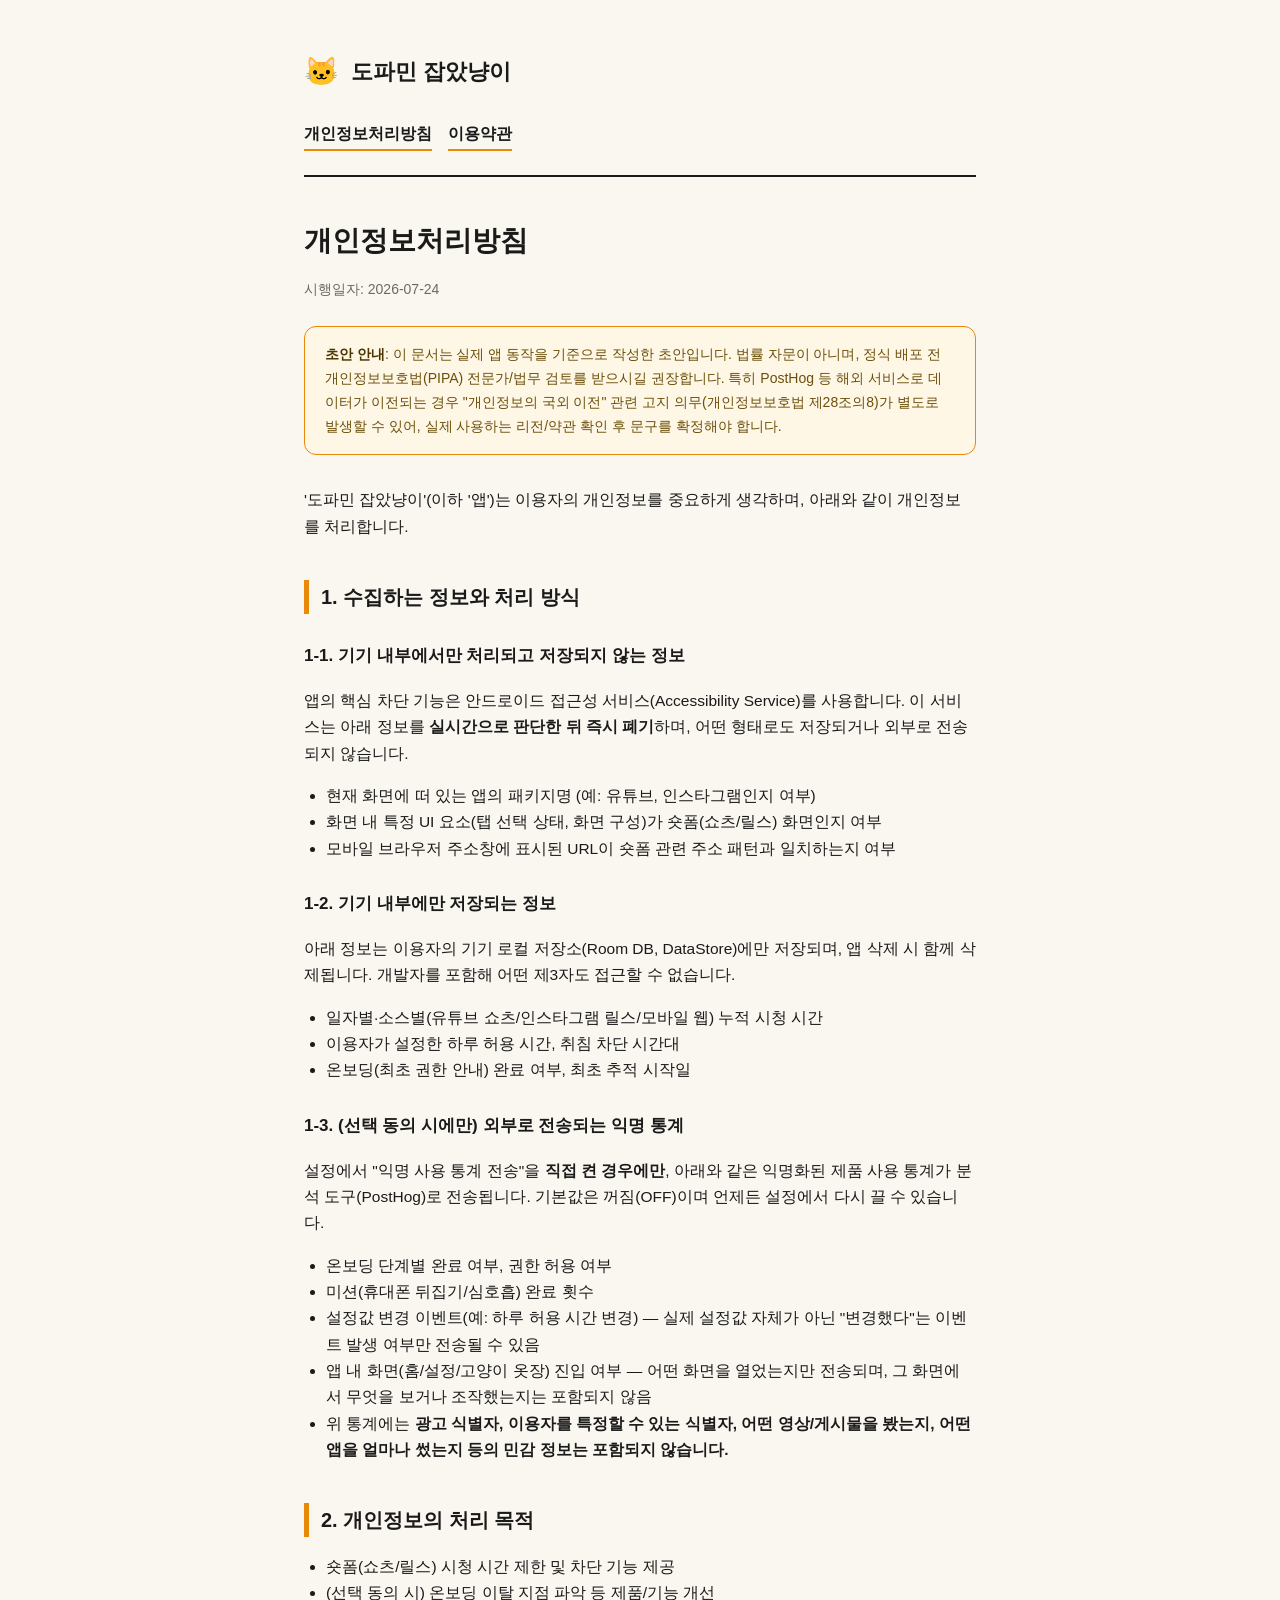
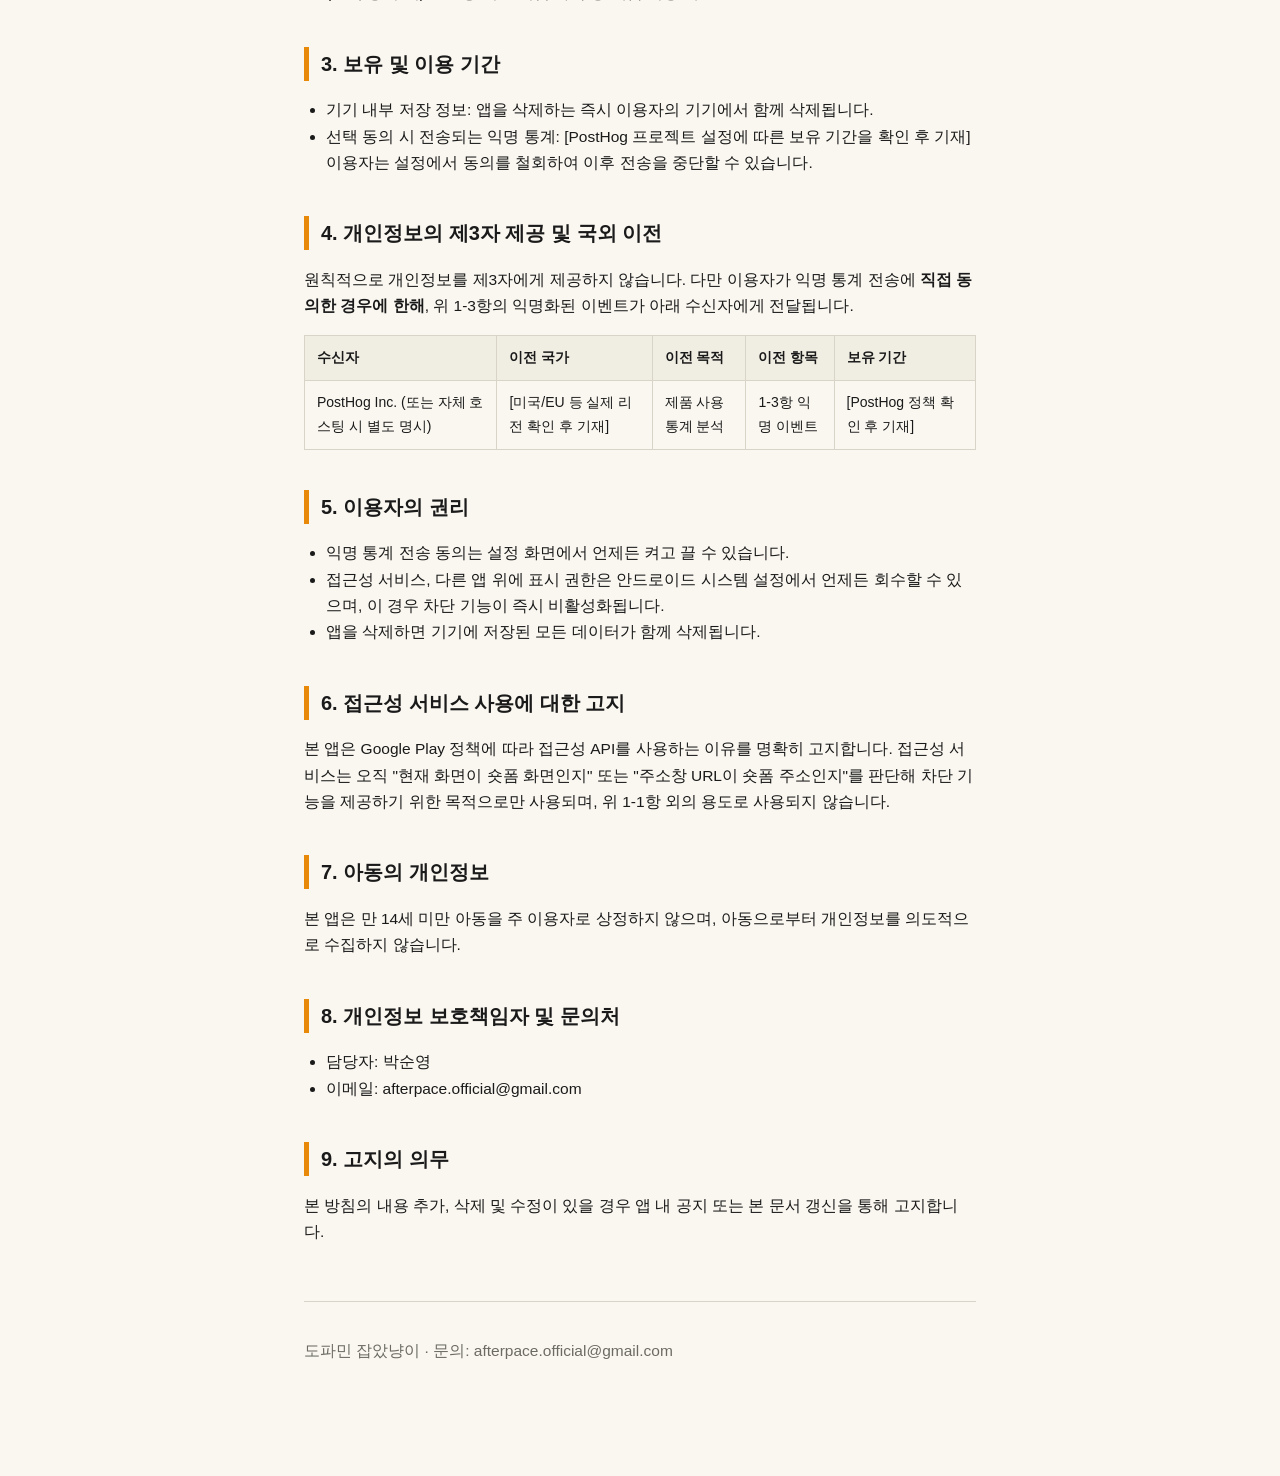
==== privacy.html @ a5d431d2 "Add privacy policy and terms of service pages" ====
<!doctype html>
<html lang="ko">
<head>
<meta charset="utf-8" />
<meta name="viewport" content="width=device-width, initial-scale=1" />
<title>개인정보처리방침 - 도파민 잡았냥이</title>
<link rel="stylesheet" href="style.css" />
</head>
<body>
<div class="page">
  <header class="site-header">
    <span class="mark">🐱</span>
    <h1>도파민 잡았냥이</h1>
  </header>
  <nav class="doc-links">
    <a href="privacy.html">개인정보처리방침</a>
    <a href="terms.html">이용약관</a>
  </nav>

  <h1 class="doc-title">개인정보처리방침</h1>
  <p class="effective-date">시행일자: 2026-07-24</p>

  <div class="draft-notice">
    <strong>초안 안내</strong>: 이 문서는 실제 앱 동작을 기준으로 작성한 초안입니다.
    법률 자문이 아니며, 정식 배포 전 개인정보보호법(PIPA) 전문가/법무 검토를 받으시길
    권장합니다. 특히 PostHog 등 해외 서비스로 데이터가 이전되는 경우 "개인정보의 국외
    이전" 관련 고지 의무(개인정보보호법 제28조의8)가 별도로 발생할 수 있어, 실제
    사용하는 리전/약관 확인 후 문구를 확정해야 합니다.
  </div>

  <p>'도파민 잡았냥이'(이하 '앱')는 이용자의 개인정보를 중요하게 생각하며, 아래와 같이
  개인정보를 처리합니다.</p>

  <h2>1. 수집하는 정보와 처리 방식</h2>

  <h3>1-1. 기기 내부에서만 처리되고 저장되지 않는 정보</h3>
  <p>앱의 핵심 차단 기능은 안드로이드 접근성 서비스(Accessibility Service)를 사용합니다.
  이 서비스는 아래 정보를 <strong>실시간으로 판단한 뒤 즉시 폐기</strong>하며, 어떤
  형태로도 저장되거나 외부로 전송되지 않습니다.</p>
  <ul>
    <li>현재 화면에 떠 있는 앱의 패키지명 (예: 유튜브, 인스타그램인지 여부)</li>
    <li>화면 내 특정 UI 요소(탭 선택 상태, 화면 구성)가 숏폼(쇼츠/릴스) 화면인지 여부</li>
    <li>모바일 브라우저 주소창에 표시된 URL이 숏폼 관련 주소 패턴과 일치하는지 여부</li>
  </ul>

  <h3>1-2. 기기 내부에만 저장되는 정보</h3>
  <p>아래 정보는 이용자의 기기 로컬 저장소(Room DB, DataStore)에만 저장되며, 앱 삭제 시
  함께 삭제됩니다. 개발자를 포함해 어떤 제3자도 접근할 수 없습니다.</p>
  <ul>
    <li>일자별·소스별(유튜브 쇼츠/인스타그램 릴스/모바일 웹) 누적 시청 시간</li>
    <li>이용자가 설정한 하루 허용 시간, 취침 차단 시간대</li>
    <li>온보딩(최초 권한 안내) 완료 여부, 최초 추적 시작일</li>
  </ul>

  <h3>1-3. (선택 동의 시에만) 외부로 전송되는 익명 통계</h3>
  <p>설정에서 "익명 사용 통계 전송"을 <strong>직접 켠 경우에만</strong>, 아래와 같은
  익명화된 제품 사용 통계가 분석 도구(PostHog)로 전송됩니다. 기본값은 꺼짐(OFF)이며
  언제든 설정에서 다시 끌 수 있습니다.</p>
  <ul>
    <li>온보딩 단계별 완료 여부, 권한 허용 여부</li>
    <li>미션(휴대폰 뒤집기/심호흡) 완료 횟수</li>
    <li>설정값 변경 이벤트(예: 하루 허용 시간 변경) — 실제 설정값 자체가 아닌
      "변경했다"는 이벤트 발생 여부만 전송될 수 있음</li>
    <li>앱 내 화면(홈/설정/고양이 옷장) 진입 여부 — 어떤 화면을 열었는지만 전송되며,
      그 화면에서 무엇을 보거나 조작했는지는 포함되지 않음</li>
    <li>위 통계에는 <strong>광고 식별자, 이용자를 특정할 수 있는 식별자, 어떤
      영상/게시물을 봤는지, 어떤 앱을 얼마나 썼는지 등의 민감 정보는 포함되지
      않습니다.</strong></li>
  </ul>

  <h2>2. 개인정보의 처리 목적</h2>
  <ul>
    <li>숏폼(쇼츠/릴스) 시청 시간 제한 및 차단 기능 제공</li>
    <li>(선택 동의 시) 온보딩 이탈 지점 파악 등 제품/기능 개선</li>
  </ul>

  <h2>3. 보유 및 이용 기간</h2>
  <ul>
    <li>기기 내부 저장 정보: 앱을 삭제하는 즉시 이용자의 기기에서 함께 삭제됩니다.</li>
    <li>선택 동의 시 전송되는 익명 통계: [PostHog 프로젝트 설정에 따른 보유 기간을
      확인 후 기재] 이용자는 설정에서 동의를 철회하여 이후 전송을 중단할 수
      있습니다.</li>
  </ul>

  <h2>4. 개인정보의 제3자 제공 및 국외 이전</h2>
  <p>원칙적으로 개인정보를 제3자에게 제공하지 않습니다. 다만 이용자가 익명 통계 전송에
  <strong>직접 동의한 경우에 한해</strong>, 위 1-3항의 익명화된 이벤트가 아래 수신자에게
  전달됩니다.</p>
  <table>
    <thead>
      <tr><th>수신자</th><th>이전 국가</th><th>이전 목적</th><th>이전 항목</th><th>보유 기간</th></tr>
    </thead>
    <tbody>
      <tr>
        <td>PostHog Inc. (또는 자체 호스팅 시 별도 명시)</td>
        <td>[미국/EU 등 실제 리전 확인 후 기재]</td>
        <td>제품 사용 통계 분석</td>
        <td>1-3항 익명 이벤트</td>
        <td>[PostHog 정책 확인 후 기재]</td>
      </tr>
    </tbody>
  </table>

  <h2>5. 이용자의 권리</h2>
  <ul>
    <li>익명 통계 전송 동의는 설정 화면에서 언제든 켜고 끌 수 있습니다.</li>
    <li>접근성 서비스, 다른 앱 위에 표시 권한은 안드로이드 시스템 설정에서 언제든
      회수할 수 있으며, 이 경우 차단 기능이 즉시 비활성화됩니다.</li>
    <li>앱을 삭제하면 기기에 저장된 모든 데이터가 함께 삭제됩니다.</li>
  </ul>

  <h2>6. 접근성 서비스 사용에 대한 고지</h2>
  <p>본 앱은 Google Play 정책에 따라 접근성 API를 사용하는 이유를 명확히 고지합니다.
  접근성 서비스는 오직 "현재 화면이 숏폼 화면인지" 또는 "주소창 URL이 숏폼 주소인지"를
  판단해 차단 기능을 제공하기 위한 목적으로만 사용되며, 위 1-1항 외의 용도로 사용되지
  않습니다.</p>

  <h2>7. 아동의 개인정보</h2>
  <p>본 앱은 만 14세 미만 아동을 주 이용자로 상정하지 않으며, 아동으로부터 개인정보를
  의도적으로 수집하지 않습니다.</p>

  <h2>8. 개인정보 보호책임자 및 문의처</h2>
  <ul>
    <li>담당자: 박순영</li>
    <li>이메일: afterpace.official@gmail.com</li>
  </ul>

  <h2>9. 고지의 의무</h2>
  <p>본 방침의 내용 추가, 삭제 및 수정이 있을 경우 앱 내 공지 또는 본 문서 갱신을 통해
  고지합니다.</p>

  <footer class="site-footer">
    <p>도파민 잡았냥이 · 문의: afterpace.official@gmail.com</p>
  </footer>
</div>
</body>
</html>
---- style.css ----
:root {
  --paper: #faf7f0;
  --ink: #1a1a1a;
  --ink-gray: #6b6b63;
  --ink-faint: #d8d4c8;
  --amber: #e8890a;
}

* {
  box-sizing: border-box;
}

body {
  margin: 0;
  background: var(--paper);
  color: var(--ink);
  font-family: -apple-system, BlinkMacSystemFont, "Segoe UI", Roboto, "Apple SD Gothic Neo",
    "Noto Sans KR", "Malgun Gothic", sans-serif;
  line-height: 1.7;
}

.page {
  max-width: 720px;
  margin: 0 auto;
  padding: 48px 24px 96px;
}

header.site-header {
  display: flex;
  align-items: center;
  gap: 12px;
  margin-bottom: 8px;
}

header.site-header .mark {
  font-size: 28px;
}

header.site-header h1 {
  font-size: 22px;
  margin: 0;
}

nav.doc-links {
  display: flex;
  gap: 16px;
  margin: 24px 0 40px;
  padding-bottom: 24px;
  border-bottom: 2px solid var(--ink);
}

nav.doc-links a {
  color: var(--ink);
  font-weight: 700;
  text-decoration: none;
  border-bottom: 2px solid var(--amber);
  padding-bottom: 2px;
}

nav.doc-links a:hover {
  opacity: 0.75;
}

h1.doc-title {
  font-size: 28px;
  margin: 8px 0 4px;
}

.effective-date {
  color: var(--ink-gray);
  font-size: 14px;
  margin-bottom: 24px;
}

.draft-notice {
  background: #fff7e6;
  border: 1.5px solid var(--amber);
  border-radius: 12px;
  padding: 16px 20px;
  font-size: 14px;
  color: #6b4f0a;
  margin-bottom: 32px;
}

.draft-notice strong {
  color: #4a3600;
}

h2 {
  font-size: 20px;
  border-left: 5px solid var(--amber);
  padding-left: 12px;
  margin-top: 40px;
}

h3 {
  font-size: 17px;
  margin-top: 28px;
}

p, li {
  font-size: 15.5px;
}

ul {
  padding-left: 22px;
}

table {
  width: 100%;
  border-collapse: collapse;
  margin: 16px 0;
  font-size: 14px;
}

th, td {
  border: 1px solid var(--ink-faint);
  padding: 10px 12px;
  text-align: left;
  vertical-align: top;
}

th {
  background: #f0ede3;
}

strong {
  font-weight: 700;
}

.card {
  background: #fff;
  border: 1.5px solid var(--ink);
  border-radius: 16px;
  padding: 28px 32px;
}

footer.site-footer {
  margin-top: 56px;
  padding-top: 20px;
  border-top: 1px solid var(--ink-faint);
  color: var(--ink-gray);
  font-size: 13px;
}

.index-links {
  display: flex;
  flex-direction: column;
  gap: 16px;
  margin-top: 32px;
}

.index-links a {
  display: block;
  background: #fff;
  border: 1.5px solid var(--ink);
  border-radius: 14px;
  padding: 18px 20px;
  color: var(--ink);
  text-decoration: none;
  font-weight: 700;
  font-size: 17px;
}

.index-links a span {
  display: block;
  font-weight: 400;
  font-size: 13px;
  color: var(--ink-gray);
  margin-top: 4px;
}

.index-links a:hover {
  border-color: var(--amber);
}
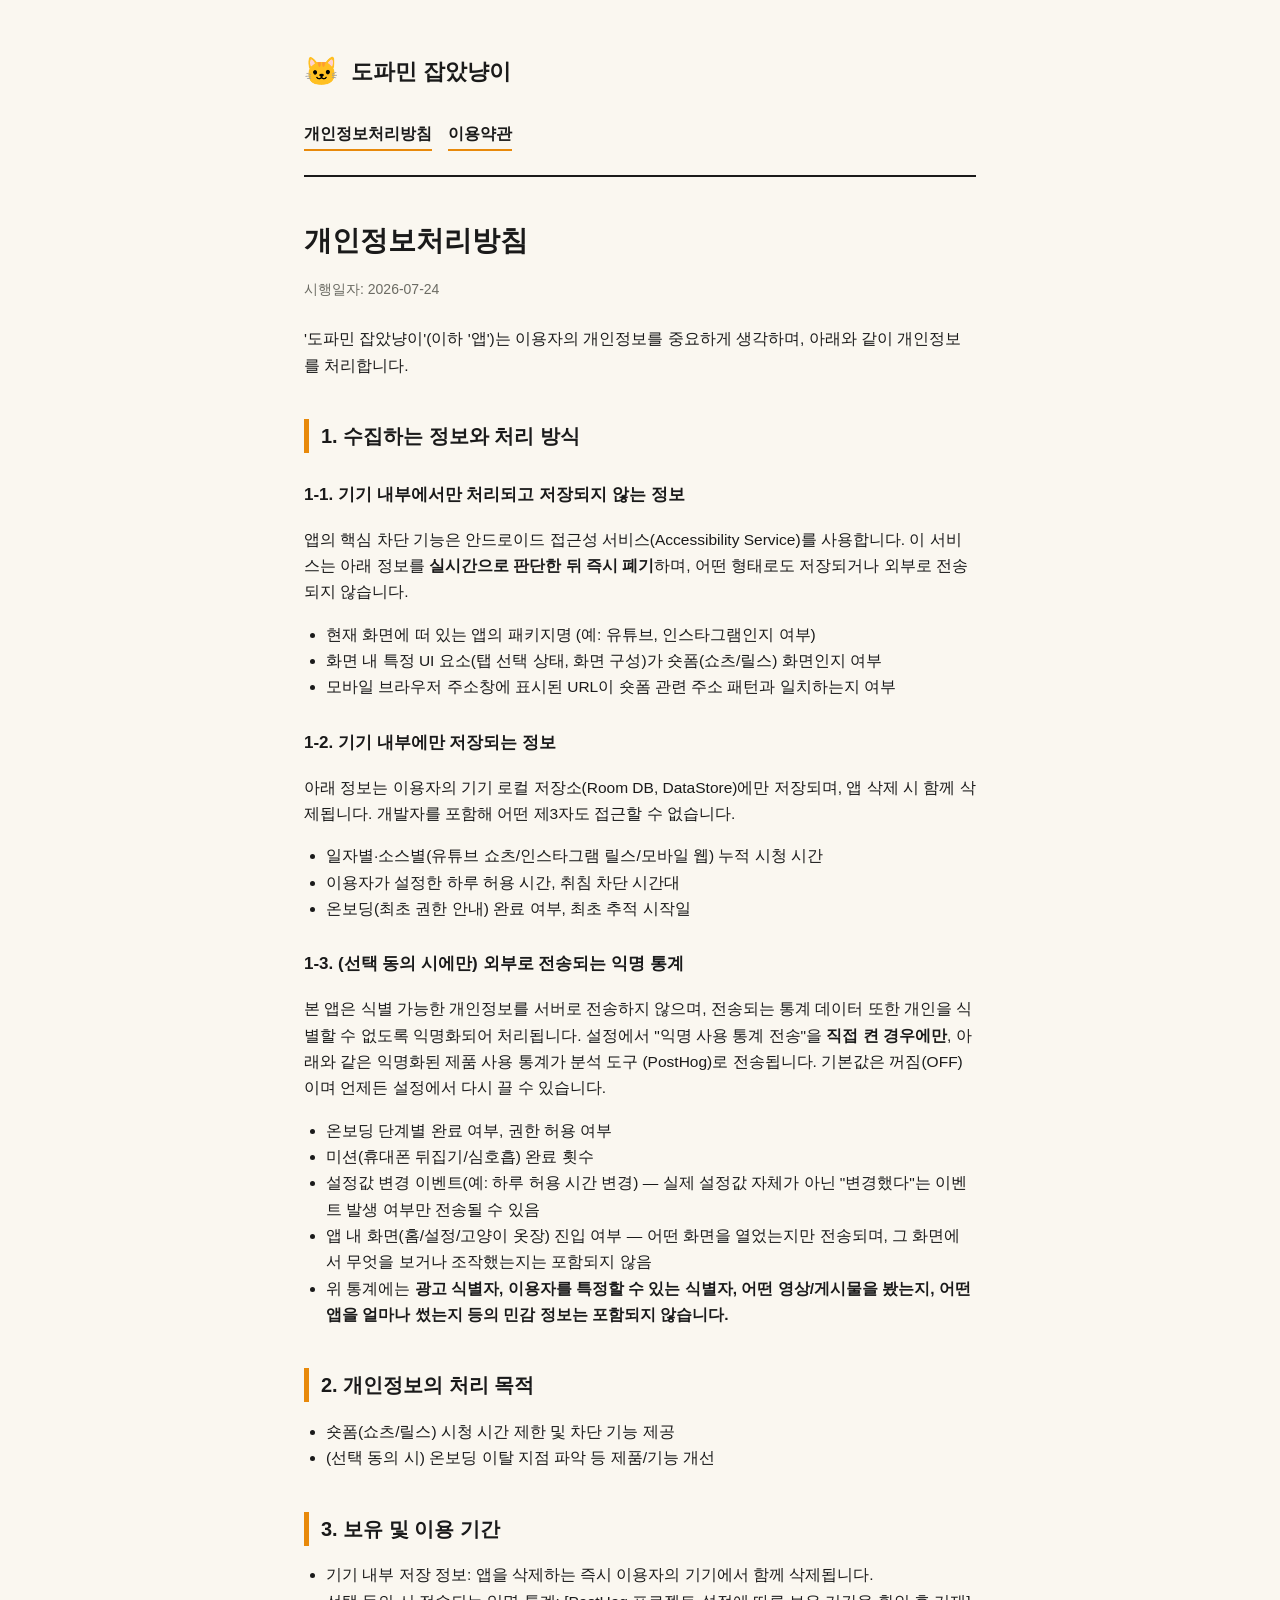
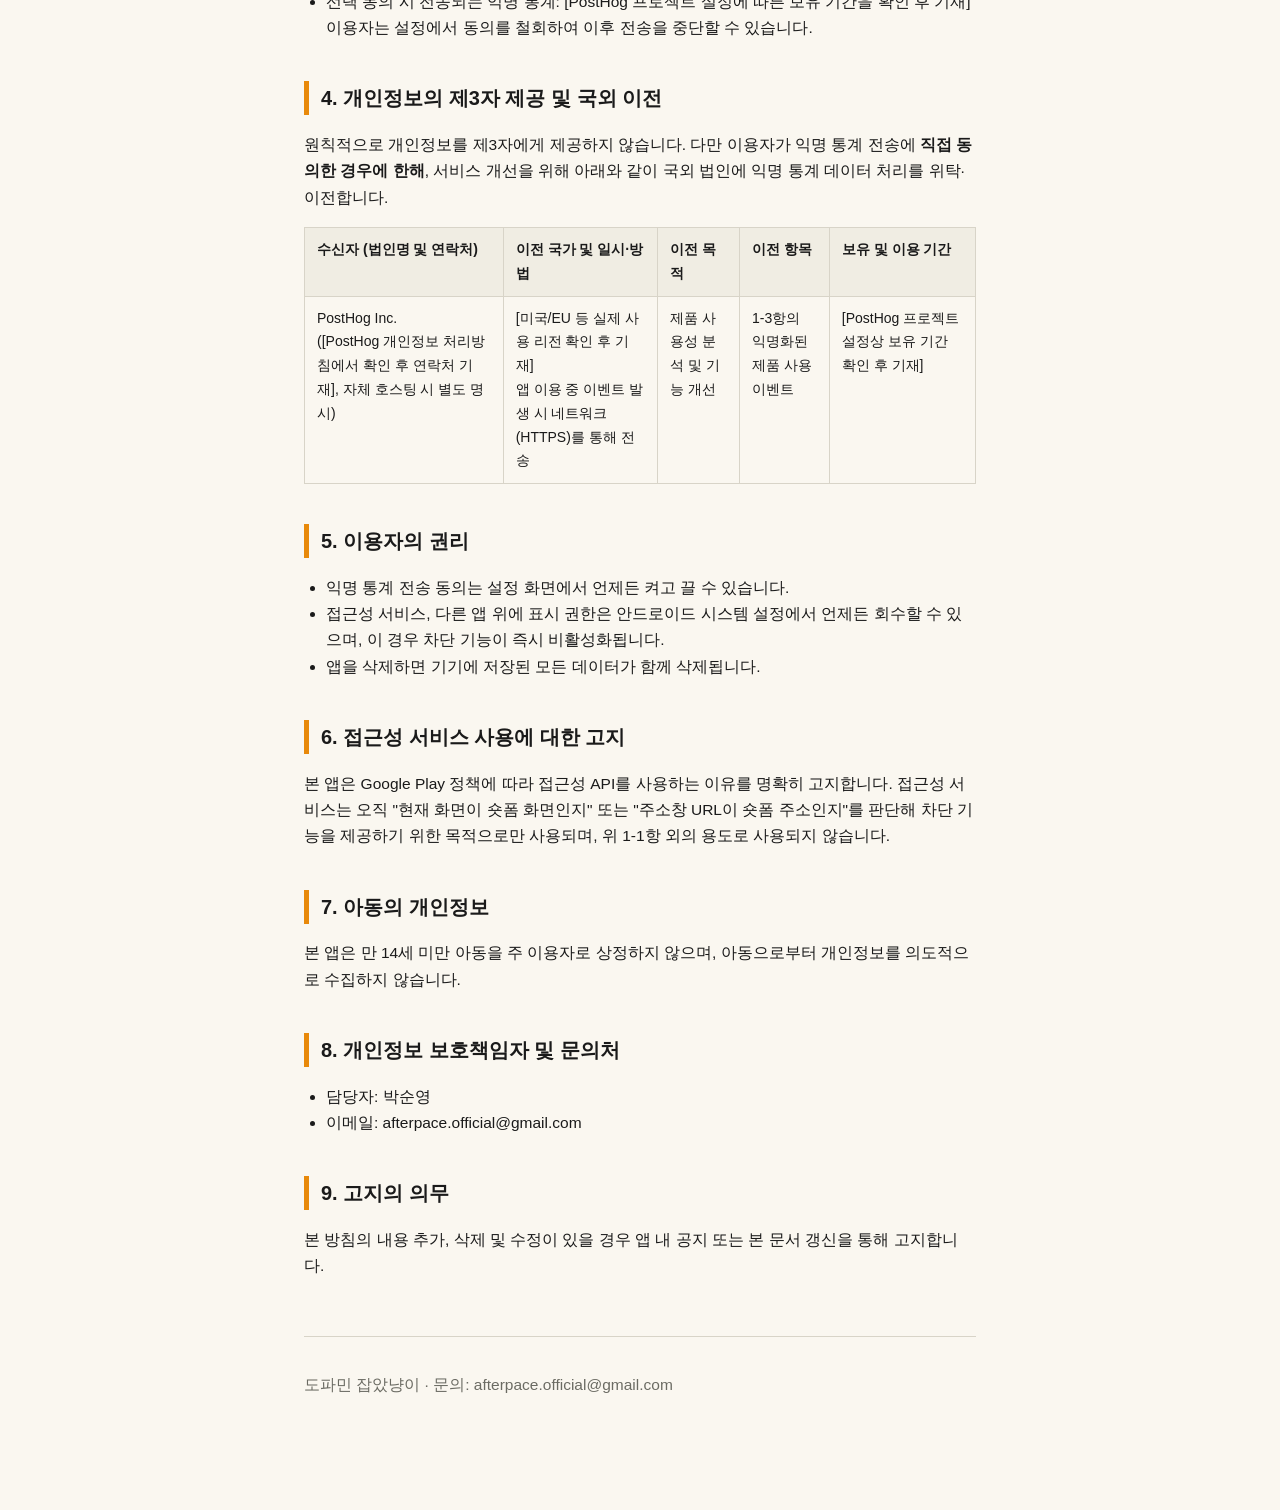
==== commit 149bff7b: "Apply legal review feedback, remove draft notice" ====
--- a/privacy.html
+++ b/privacy.html
@@ -19,14 +19,6 @@
 
   <h1 class="doc-title">개인정보처리방침</h1>
   <p class="effective-date">시행일자: 2026-07-24</p>
-
-  <div class="draft-notice">
-    <strong>초안 안내</strong>: 이 문서는 실제 앱 동작을 기준으로 작성한 초안입니다.
-    법률 자문이 아니며, 정식 배포 전 개인정보보호법(PIPA) 전문가/법무 검토를 받으시길
-    권장합니다. 특히 PostHog 등 해외 서비스로 데이터가 이전되는 경우 "개인정보의 국외
-    이전" 관련 고지 의무(개인정보보호법 제28조의8)가 별도로 발생할 수 있어, 실제
-    사용하는 리전/약관 확인 후 문구를 확정해야 합니다.
-  </div>
 
   <p>'도파민 잡았냥이'(이하 '앱')는 이용자의 개인정보를 중요하게 생각하며, 아래와 같이
   개인정보를 처리합니다.</p>
@@ -53,9 +45,10 @@
   </ul>
 
   <h3>1-3. (선택 동의 시에만) 외부로 전송되는 익명 통계</h3>
-  <p>설정에서 "익명 사용 통계 전송"을 <strong>직접 켠 경우에만</strong>, 아래와 같은
-  익명화된 제품 사용 통계가 분석 도구(PostHog)로 전송됩니다. 기본값은 꺼짐(OFF)이며
-  언제든 설정에서 다시 끌 수 있습니다.</p>
+  <p>본 앱은 식별 가능한 개인정보를 서버로 전송하지 않으며, 전송되는 통계 데이터
+  또한 개인을 식별할 수 없도록 익명화되어 처리됩니다. 설정에서 "익명 사용 통계 전송"을
+  <strong>직접 켠 경우에만</strong>, 아래와 같은 익명화된 제품 사용 통계가 분석 도구
+  (PostHog)로 전송됩니다. 기본값은 꺼짐(OFF)이며 언제든 설정에서 다시 끌 수 있습니다.</p>
   <ul>
     <li>온보딩 단계별 완료 여부, 권한 허용 여부</li>
     <li>미션(휴대폰 뒤집기/심호흡) 완료 횟수</li>
@@ -84,19 +77,19 @@
 
   <h2>4. 개인정보의 제3자 제공 및 국외 이전</h2>
   <p>원칙적으로 개인정보를 제3자에게 제공하지 않습니다. 다만 이용자가 익명 통계 전송에
-  <strong>직접 동의한 경우에 한해</strong>, 위 1-3항의 익명화된 이벤트가 아래 수신자에게
-  전달됩니다.</p>
+  <strong>직접 동의한 경우에 한해</strong>, 서비스 개선을 위해 아래와 같이 국외 법인에
+  익명 통계 데이터 처리를 위탁·이전합니다.</p>
   <table>
     <thead>
-      <tr><th>수신자</th><th>이전 국가</th><th>이전 목적</th><th>이전 항목</th><th>보유 기간</th></tr>
+      <tr><th>수신자 (법인명 및 연락처)</th><th>이전 국가 및 일시·방법</th><th>이전 목적</th><th>이전 항목</th><th>보유 및 이용 기간</th></tr>
     </thead>
     <tbody>
       <tr>
-        <td>PostHog Inc. (또는 자체 호스팅 시 별도 명시)</td>
-        <td>[미국/EU 등 실제 리전 확인 후 기재]</td>
-        <td>제품 사용 통계 분석</td>
-        <td>1-3항 익명 이벤트</td>
-        <td>[PostHog 정책 확인 후 기재]</td>
+        <td>PostHog Inc.<br>([PostHog 개인정보 처리방침에서 확인 후 연락처 기재], 자체 호스팅 시 별도 명시)</td>
+        <td>[미국/EU 등 실제 사용 리전 확인 후 기재]<br>앱 이용 중 이벤트 발생 시 네트워크(HTTPS)를 통해 전송</td>
+        <td>제품 사용성 분석 및 기능 개선</td>
+        <td>1-3항의 익명화된 제품 사용 이벤트</td>
+        <td>[PostHog 프로젝트 설정상 보유 기간 확인 후 기재]</td>
       </tr>
     </tbody>
   </table>
--- a/style.css
+++ b/style.css
@@ -70,20 +70,6 @@
   color: var(--ink-gray);
   font-size: 14px;
   margin-bottom: 24px;
-}
-
-.draft-notice {
-  background: #fff7e6;
-  border: 1.5px solid var(--amber);
-  border-radius: 12px;
-  padding: 16px 20px;
-  font-size: 14px;
-  color: #6b4f0a;
-  margin-bottom: 32px;
-}
-
-.draft-notice strong {
-  color: #4a3600;
 }
 
 h2 {
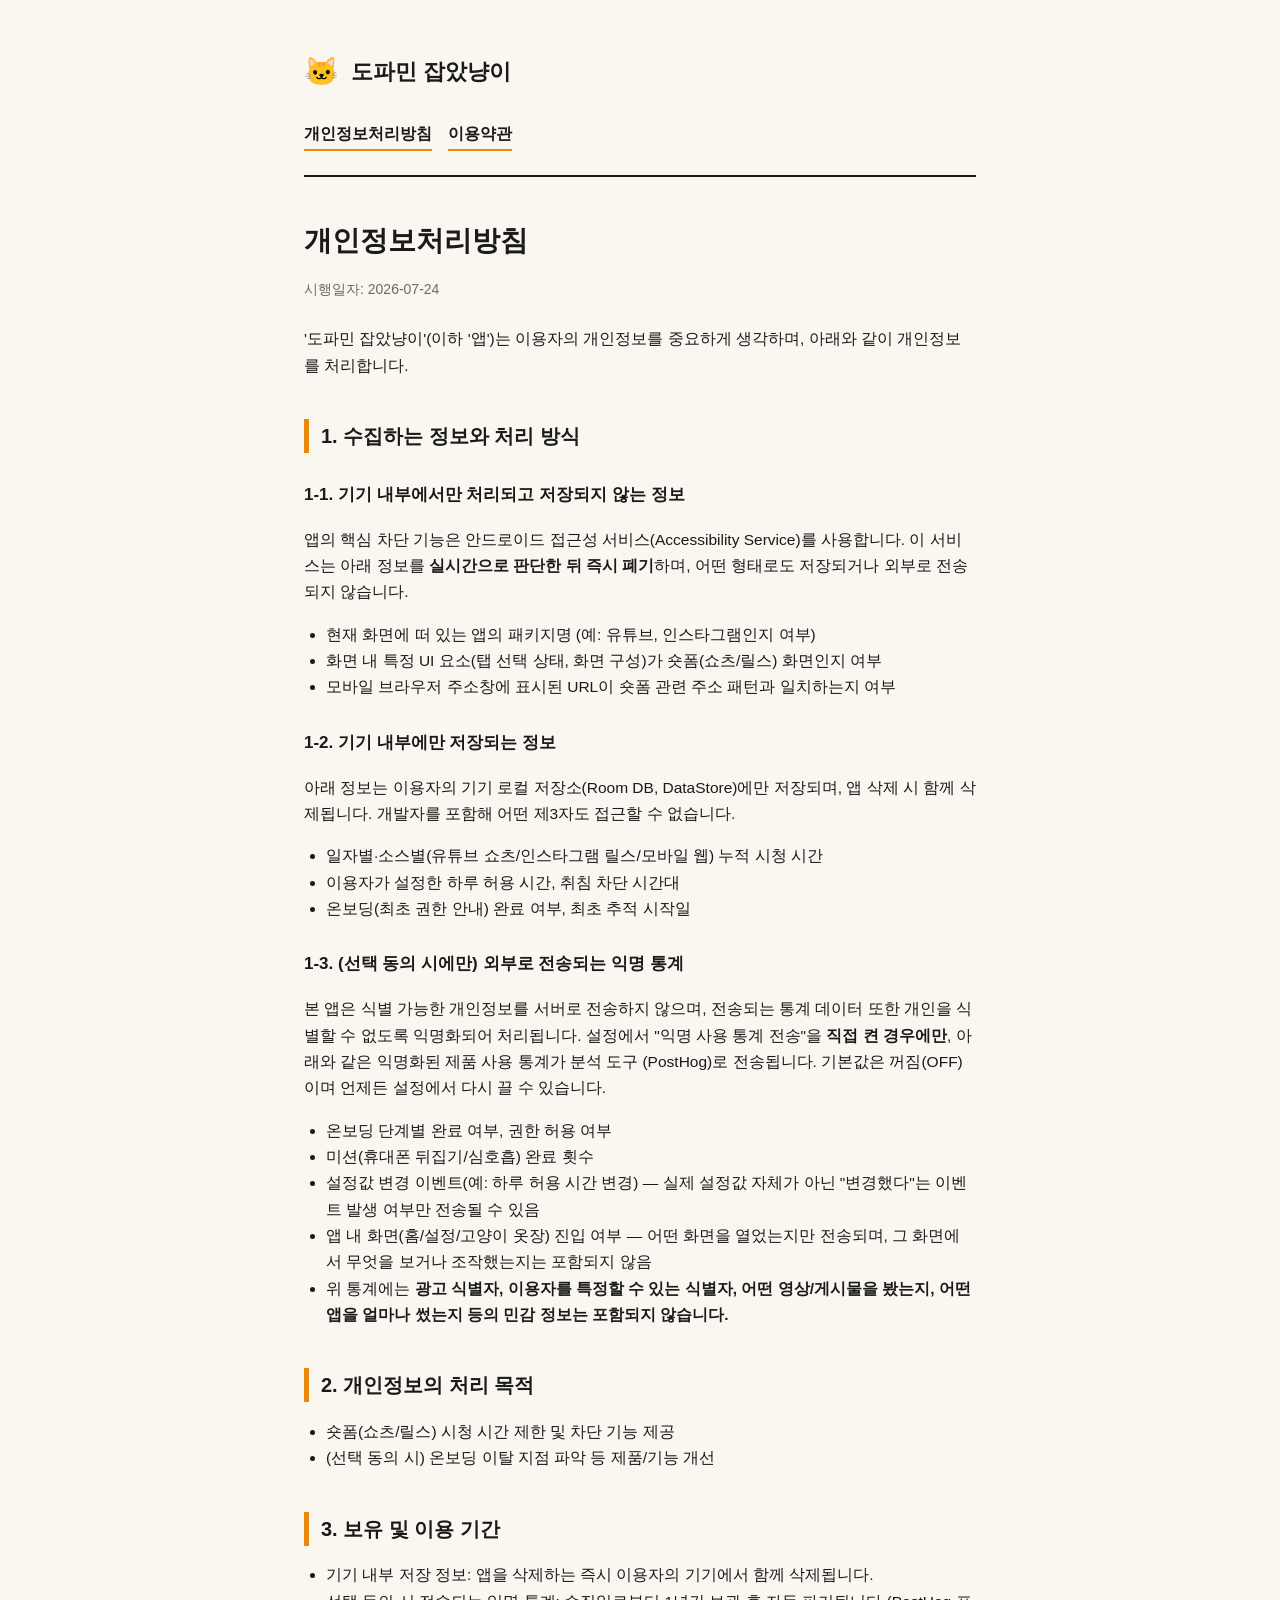
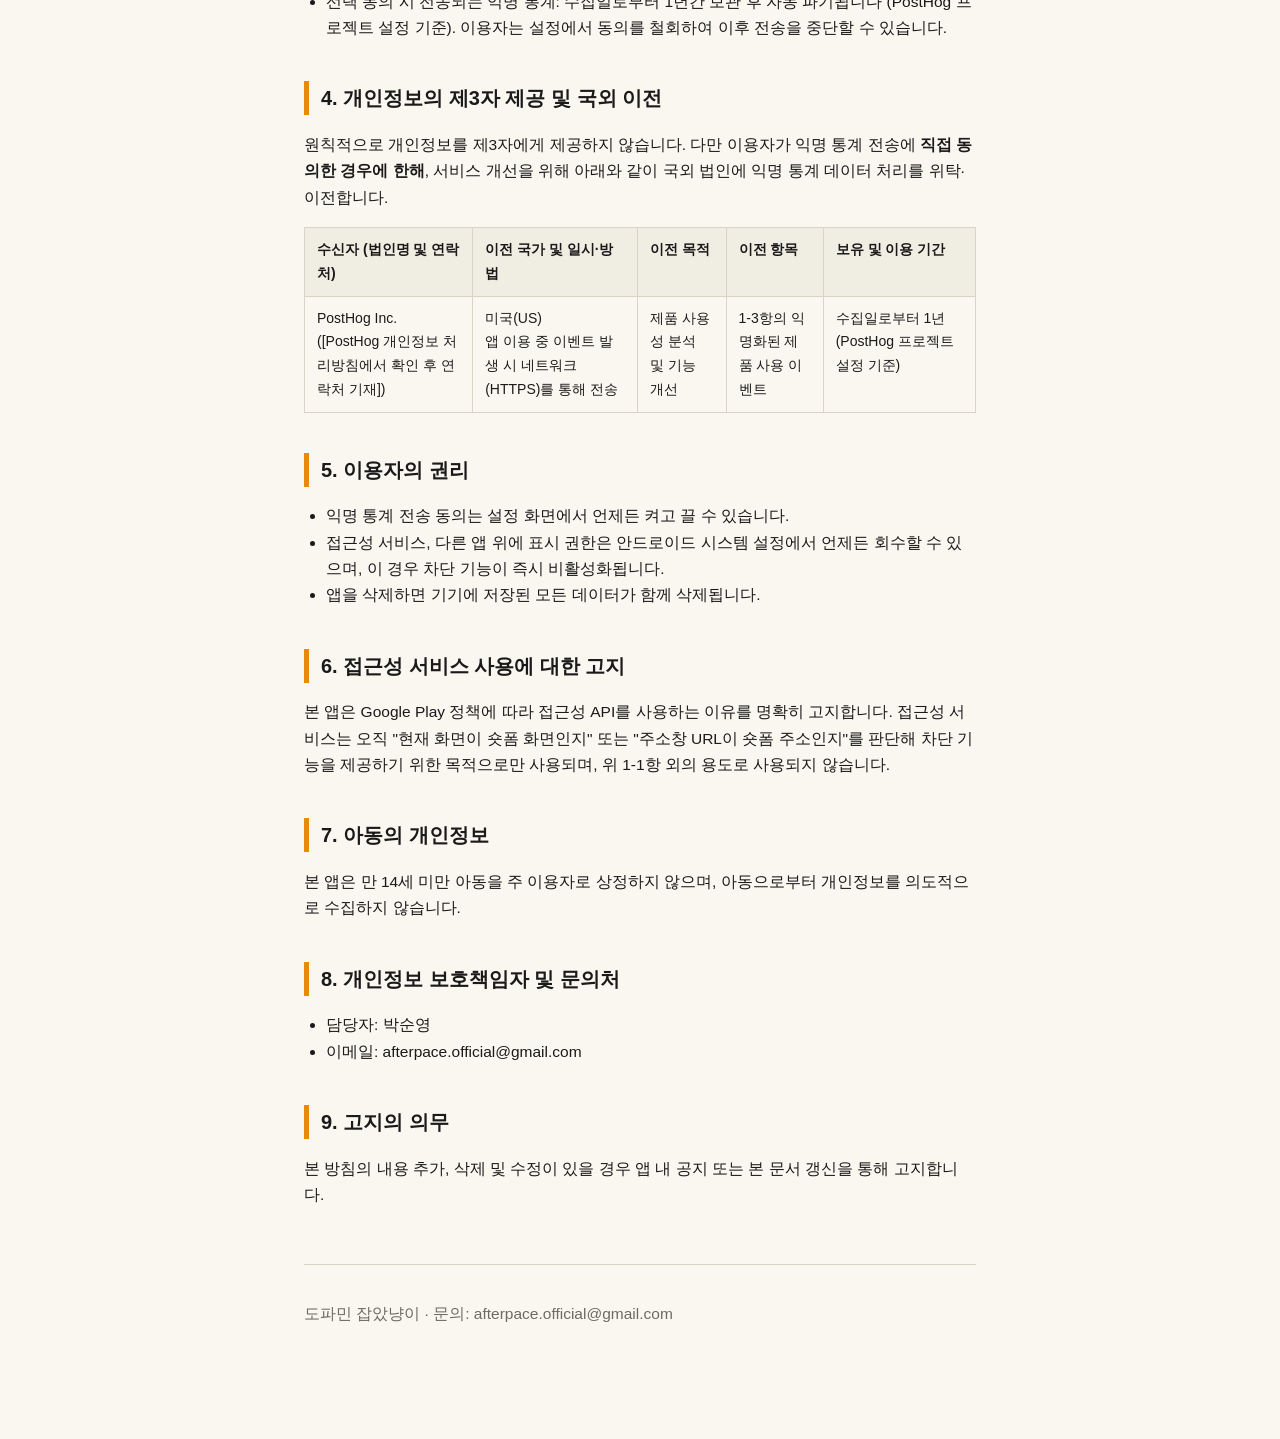
==== commit d3423478: "Fill in PostHog hosting region (US) and retention period (1 year)" ====
--- a/privacy.html
+++ b/privacy.html
@@ -70,9 +70,9 @@
   <h2>3. 보유 및 이용 기간</h2>
   <ul>
     <li>기기 내부 저장 정보: 앱을 삭제하는 즉시 이용자의 기기에서 함께 삭제됩니다.</li>
-    <li>선택 동의 시 전송되는 익명 통계: [PostHog 프로젝트 설정에 따른 보유 기간을
-      확인 후 기재] 이용자는 설정에서 동의를 철회하여 이후 전송을 중단할 수
-      있습니다.</li>
+    <li>선택 동의 시 전송되는 익명 통계: 수집일로부터 1년간 보관 후 자동
+      파기됩니다 (PostHog 프로젝트 설정 기준). 이용자는 설정에서 동의를 철회하여
+      이후 전송을 중단할 수 있습니다.</li>
   </ul>
 
   <h2>4. 개인정보의 제3자 제공 및 국외 이전</h2>
@@ -85,11 +85,11 @@
     </thead>
     <tbody>
       <tr>
-        <td>PostHog Inc.<br>([PostHog 개인정보 처리방침에서 확인 후 연락처 기재], 자체 호스팅 시 별도 명시)</td>
-        <td>[미국/EU 등 실제 사용 리전 확인 후 기재]<br>앱 이용 중 이벤트 발생 시 네트워크(HTTPS)를 통해 전송</td>
+        <td>PostHog Inc.<br>([PostHog 개인정보 처리방침에서 확인 후 연락처 기재])</td>
+        <td>미국(US)<br>앱 이용 중 이벤트 발생 시 네트워크(HTTPS)를 통해 전송</td>
         <td>제품 사용성 분석 및 기능 개선</td>
         <td>1-3항의 익명화된 제품 사용 이벤트</td>
-        <td>[PostHog 프로젝트 설정상 보유 기간 확인 후 기재]</td>
+        <td>수집일로부터 1년 (PostHog 프로젝트 설정 기준)</td>
       </tr>
     </tbody>
   </table>
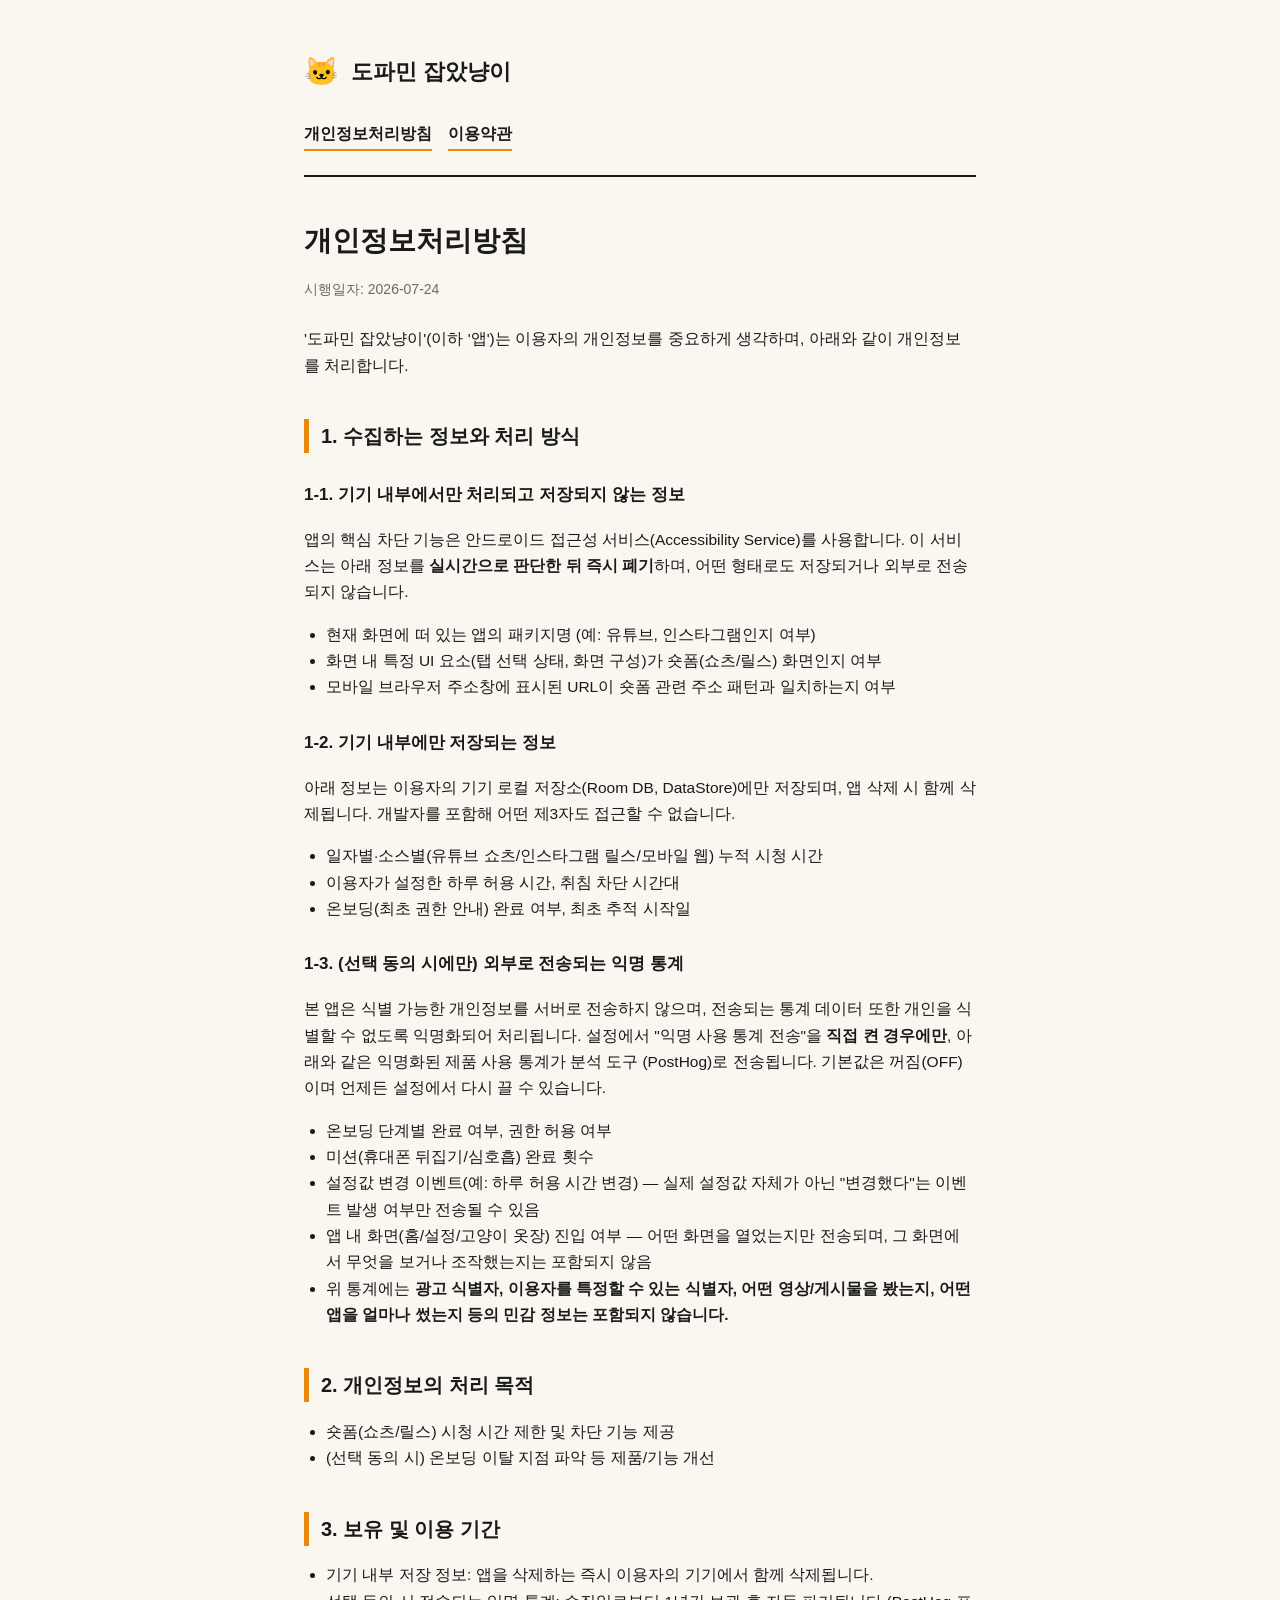
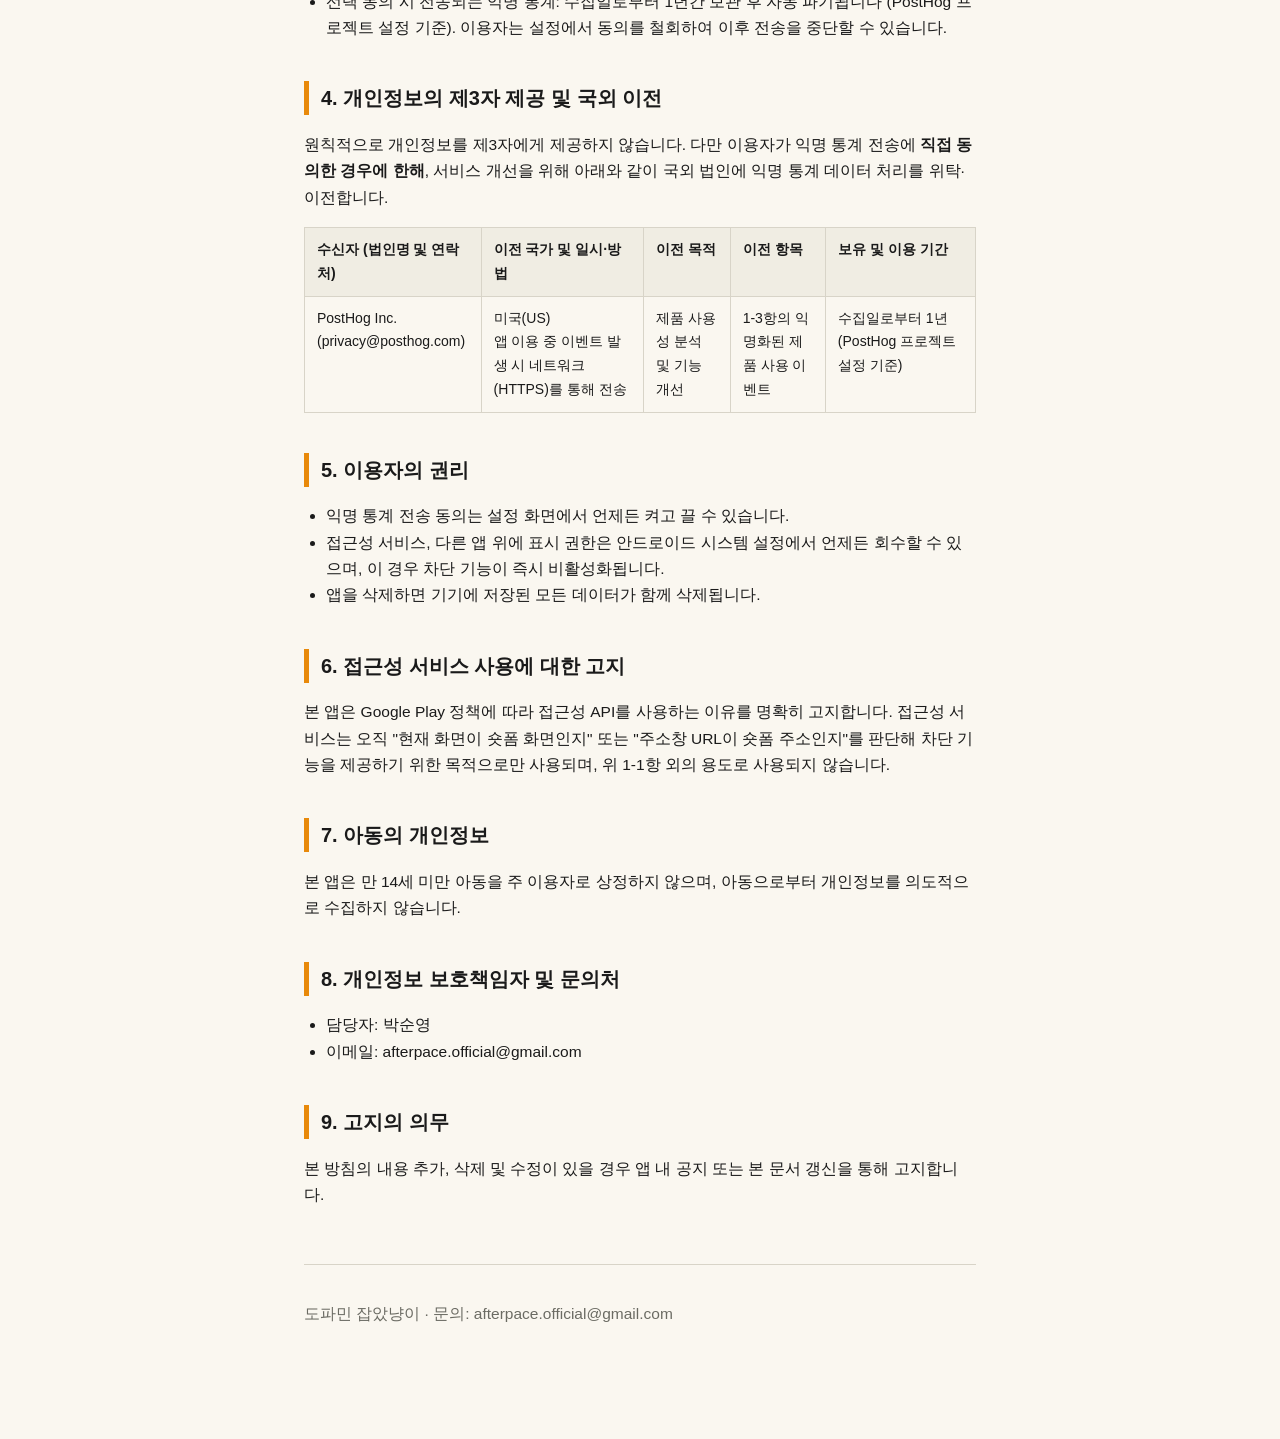
==== commit 272658c2: "Fill in PostHog privacy contact email" ====
--- a/privacy.html
+++ b/privacy.html
@@ -85,7 +85,7 @@
     </thead>
     <tbody>
       <tr>
-        <td>PostHog Inc.<br>([PostHog 개인정보 처리방침에서 확인 후 연락처 기재])</td>
+        <td>PostHog Inc.<br>(privacy@posthog.com)</td>
         <td>미국(US)<br>앱 이용 중 이벤트 발생 시 네트워크(HTTPS)를 통해 전송</td>
         <td>제품 사용성 분석 및 기능 개선</td>
         <td>1-3항의 익명화된 제품 사용 이벤트</td>
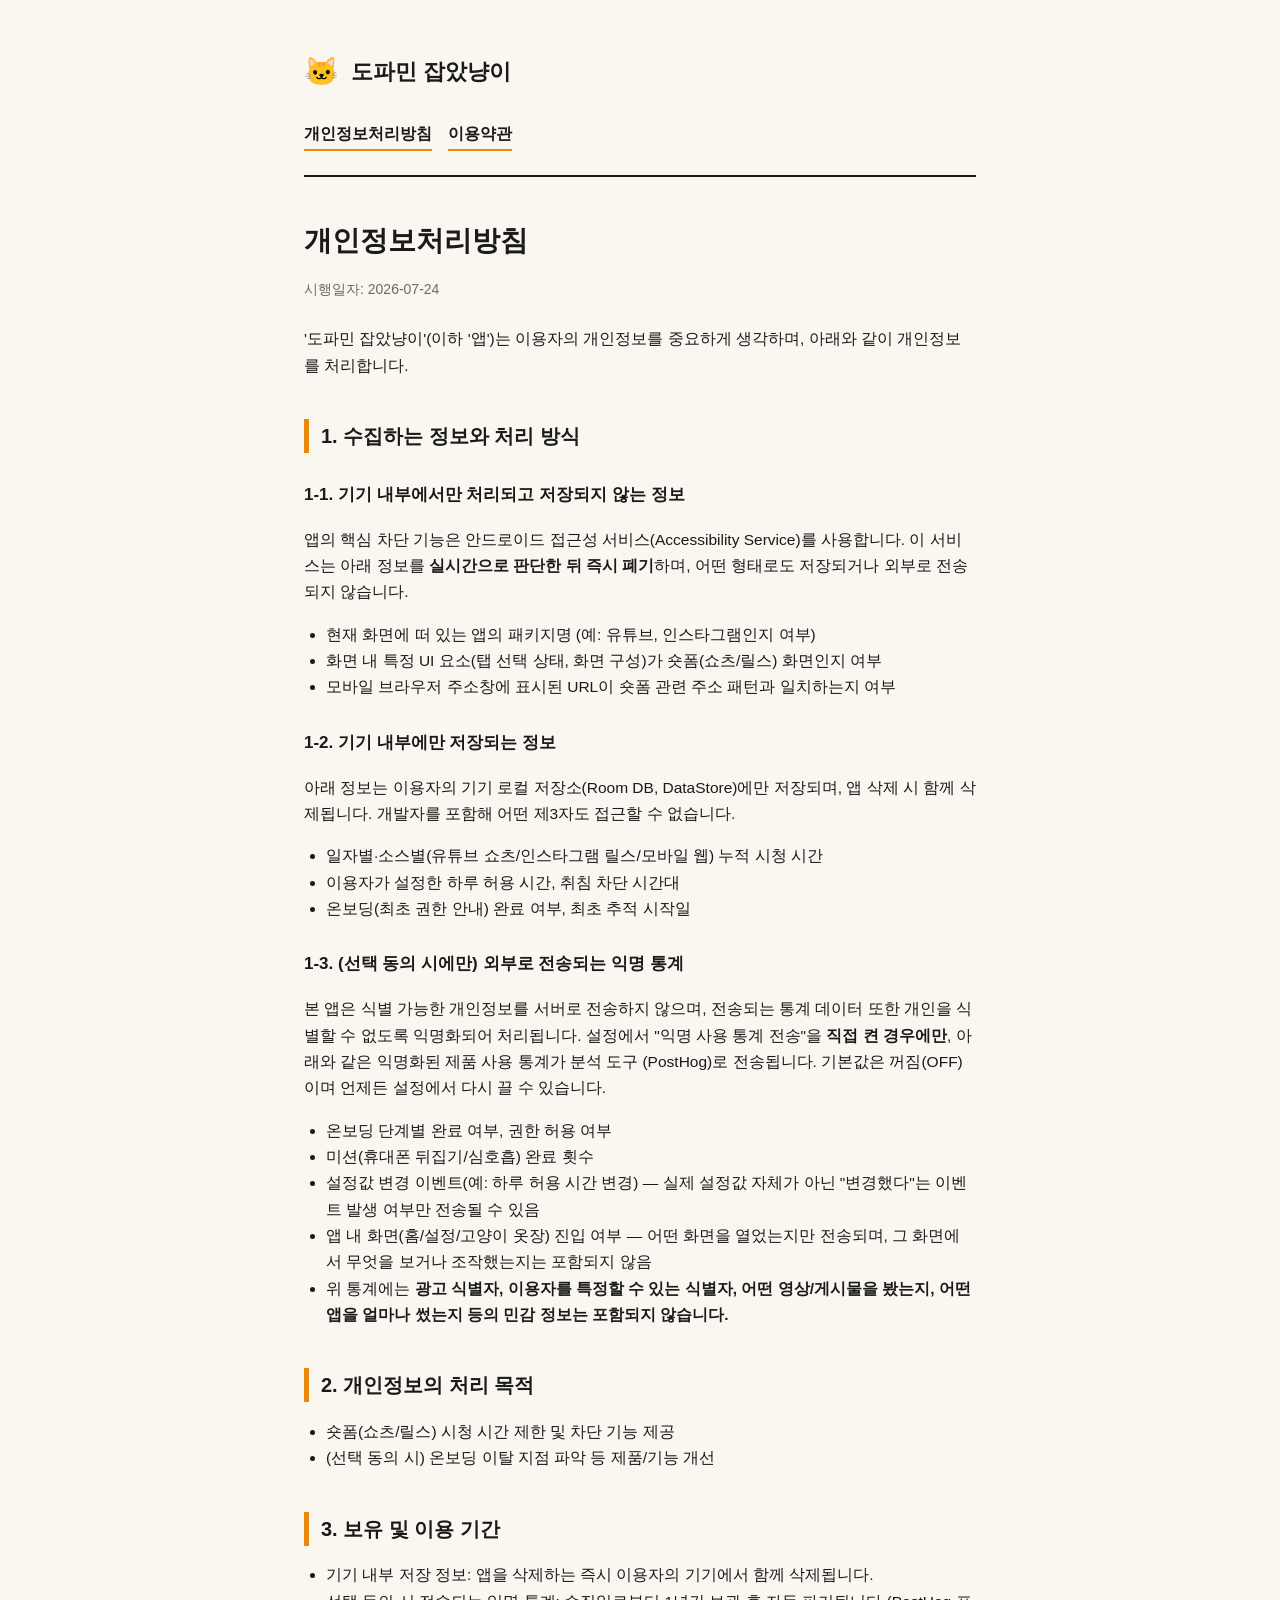
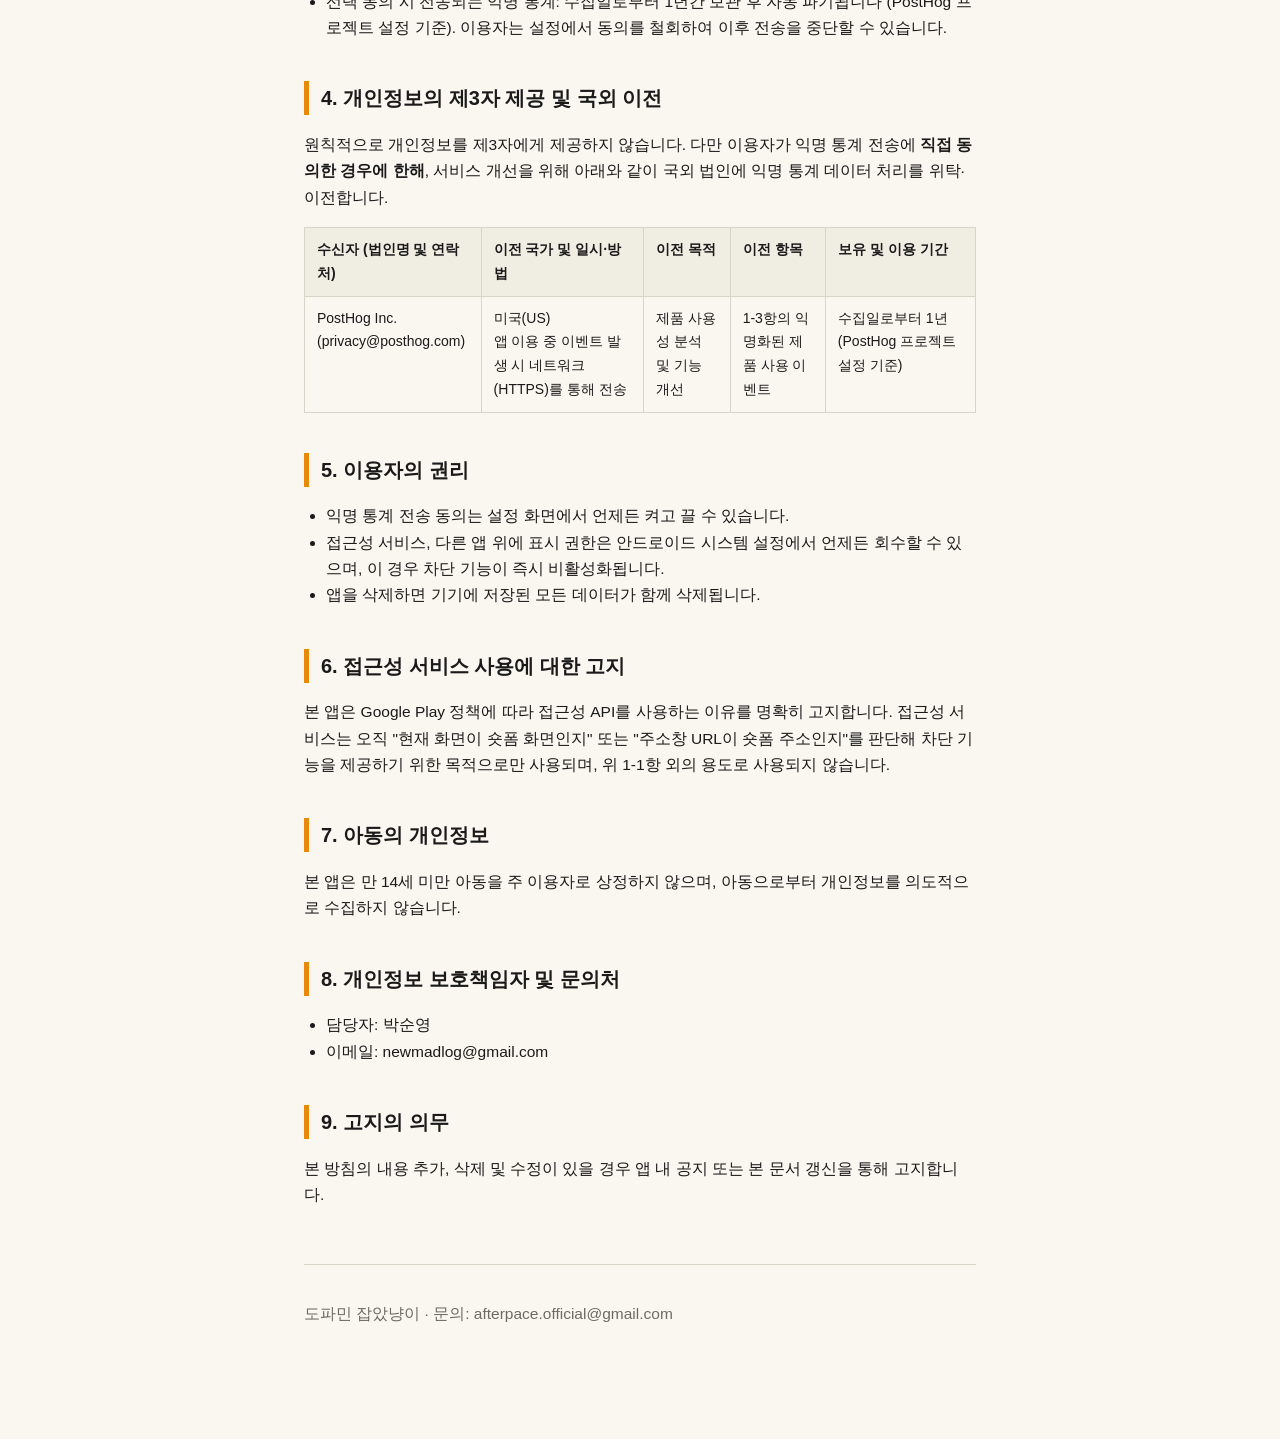
==== commit f1e10a89: "Update contact email in privacy policy" ====
--- a/privacy.html
+++ b/privacy.html
@@ -115,7 +115,7 @@
   <h2>8. 개인정보 보호책임자 및 문의처</h2>
   <ul>
     <li>담당자: 박순영</li>
-    <li>이메일: afterpace.official@gmail.com</li>
+    <li>이메일: newmadlog@gmail.com</li>
   </ul>
 
   <h2>9. 고지의 의무</h2>
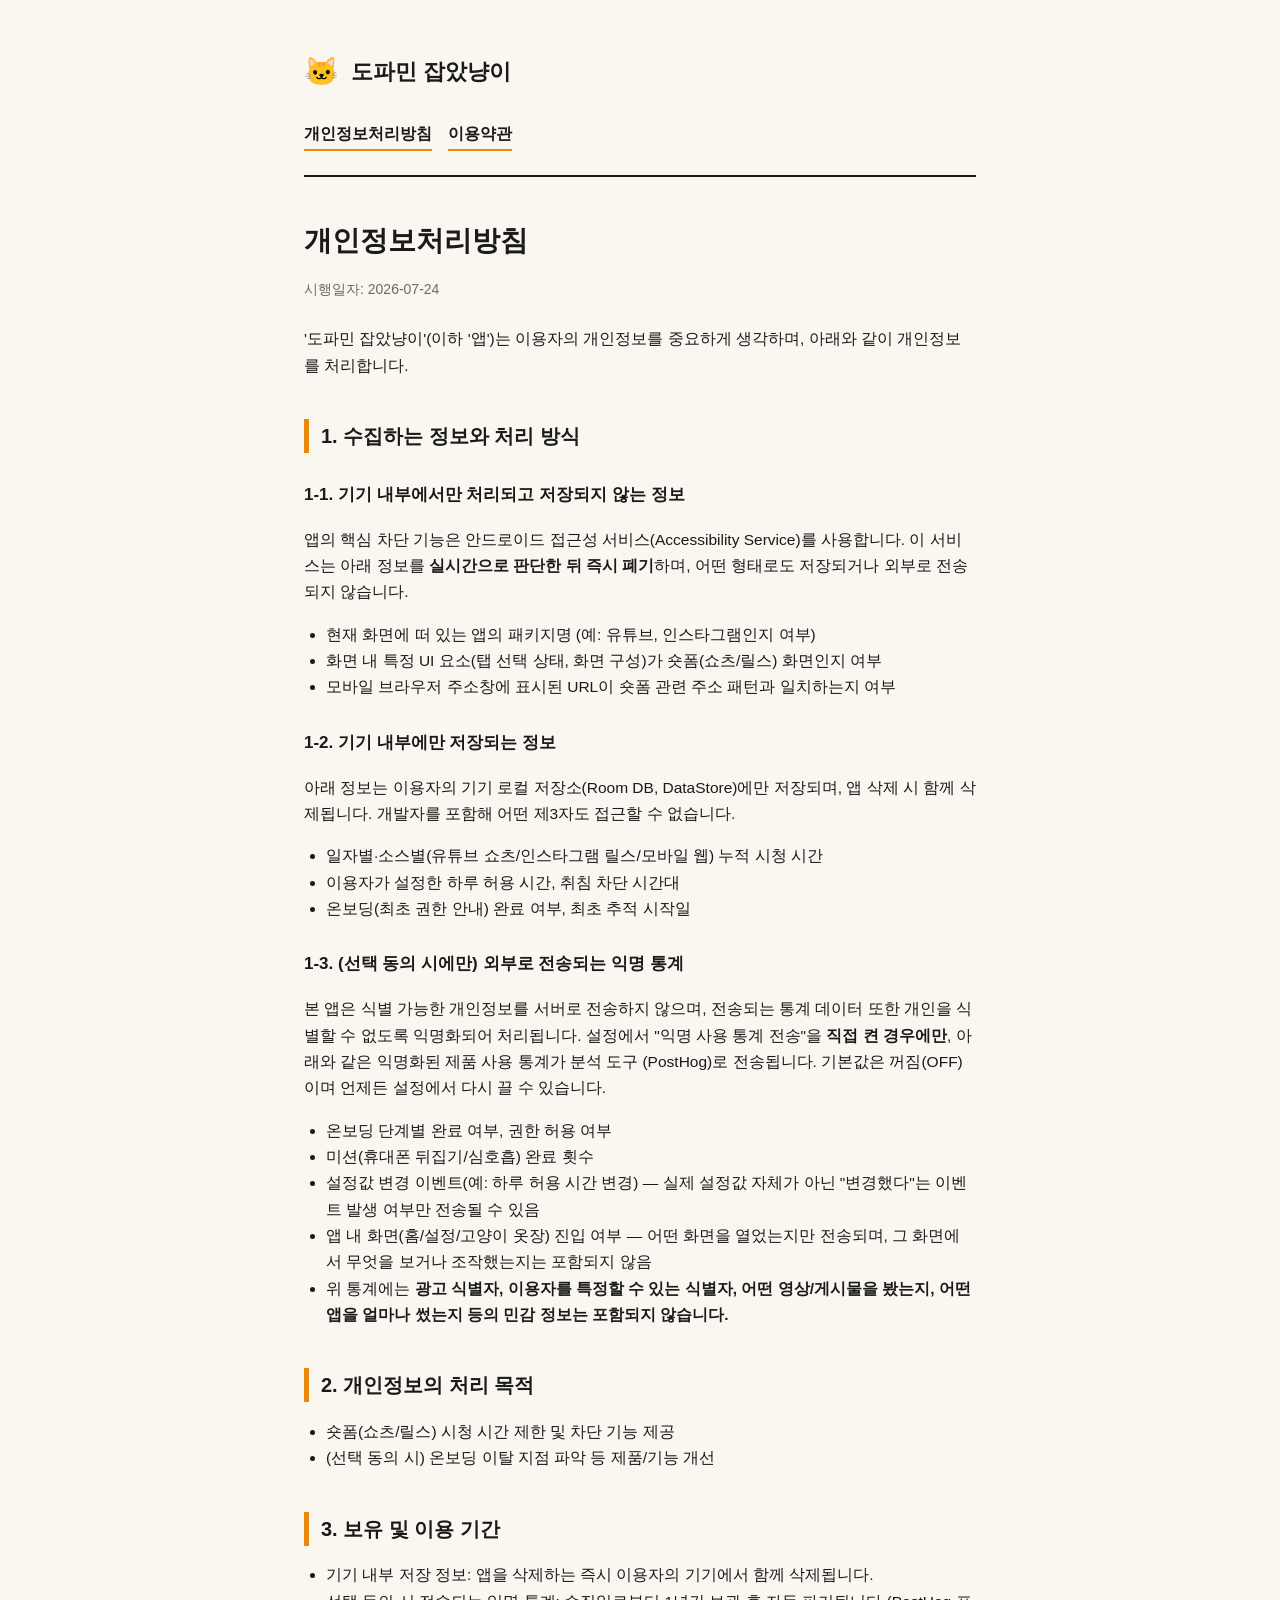
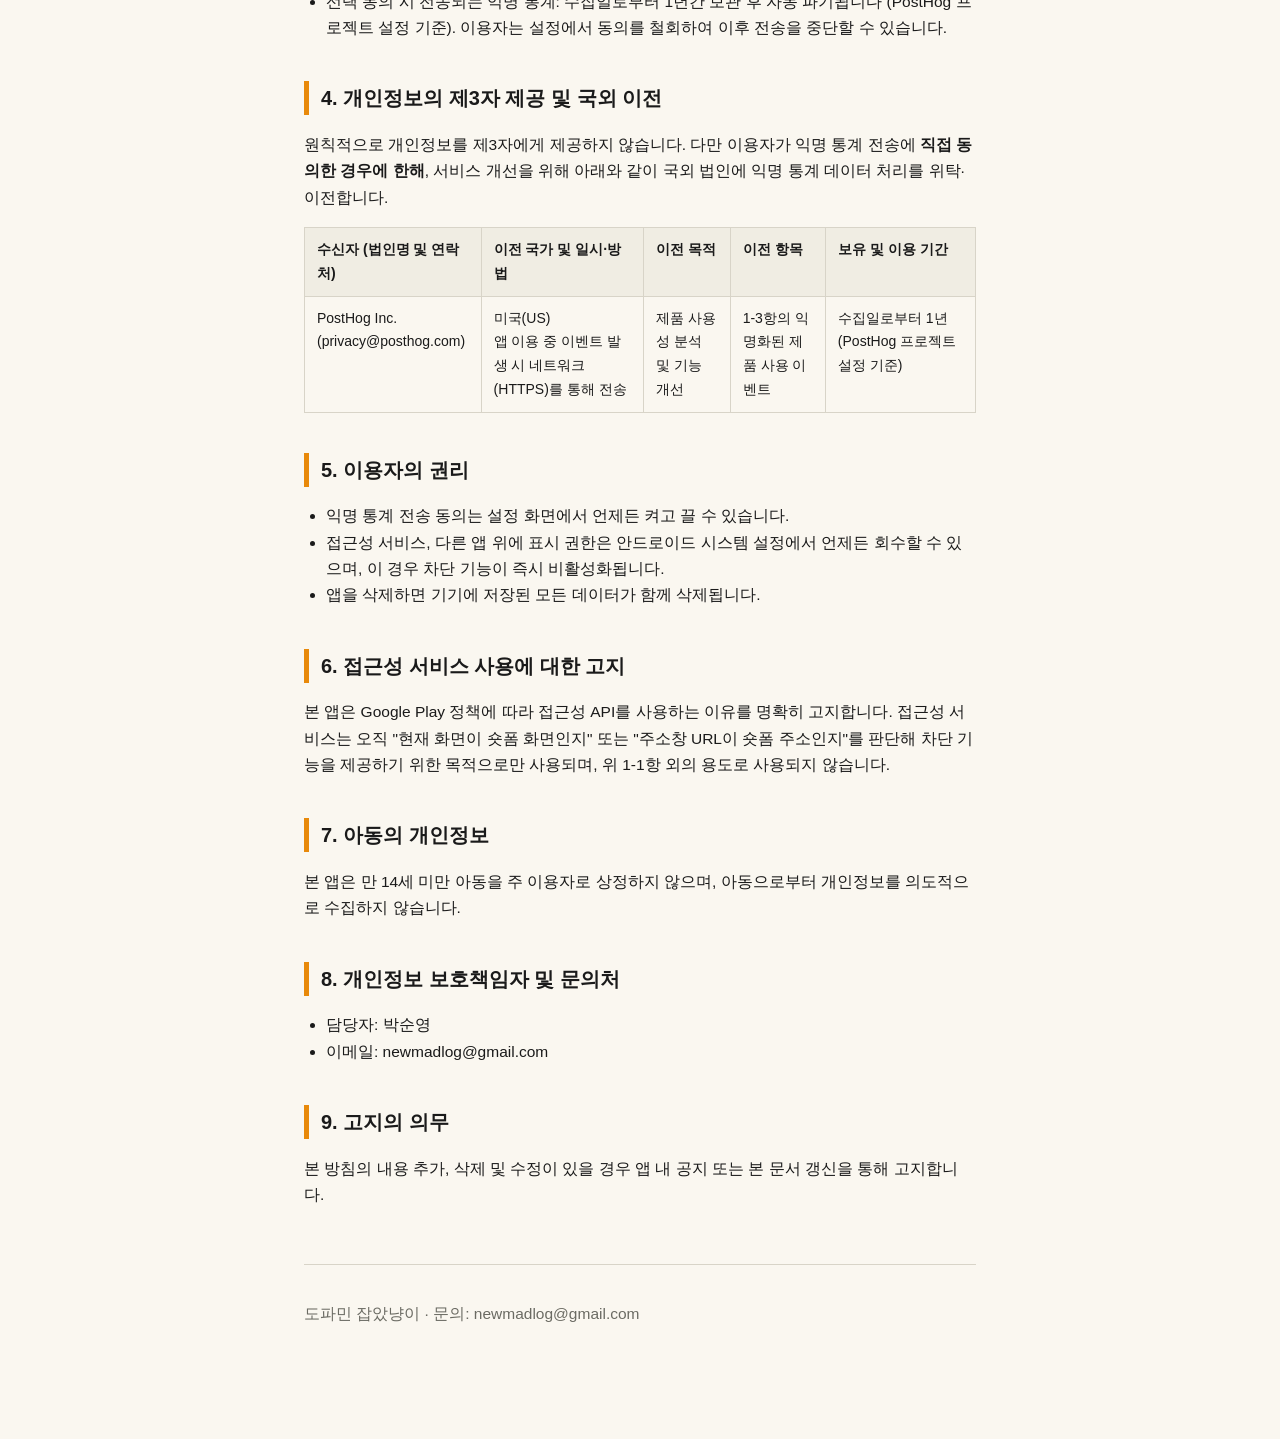
==== commit b66a5f4f: "Update contact email in privacy.html" ====
--- a/privacy.html
+++ b/privacy.html
@@ -123,7 +123,7 @@
   고지합니다.</p>
 
   <footer class="site-footer">
-    <p>도파민 잡았냥이 · 문의: afterpace.official@gmail.com</p>
+    <p>도파민 잡았냥이 · 문의: newmadlog@gmail.com</p>
   </footer>
 </div>
 </body>
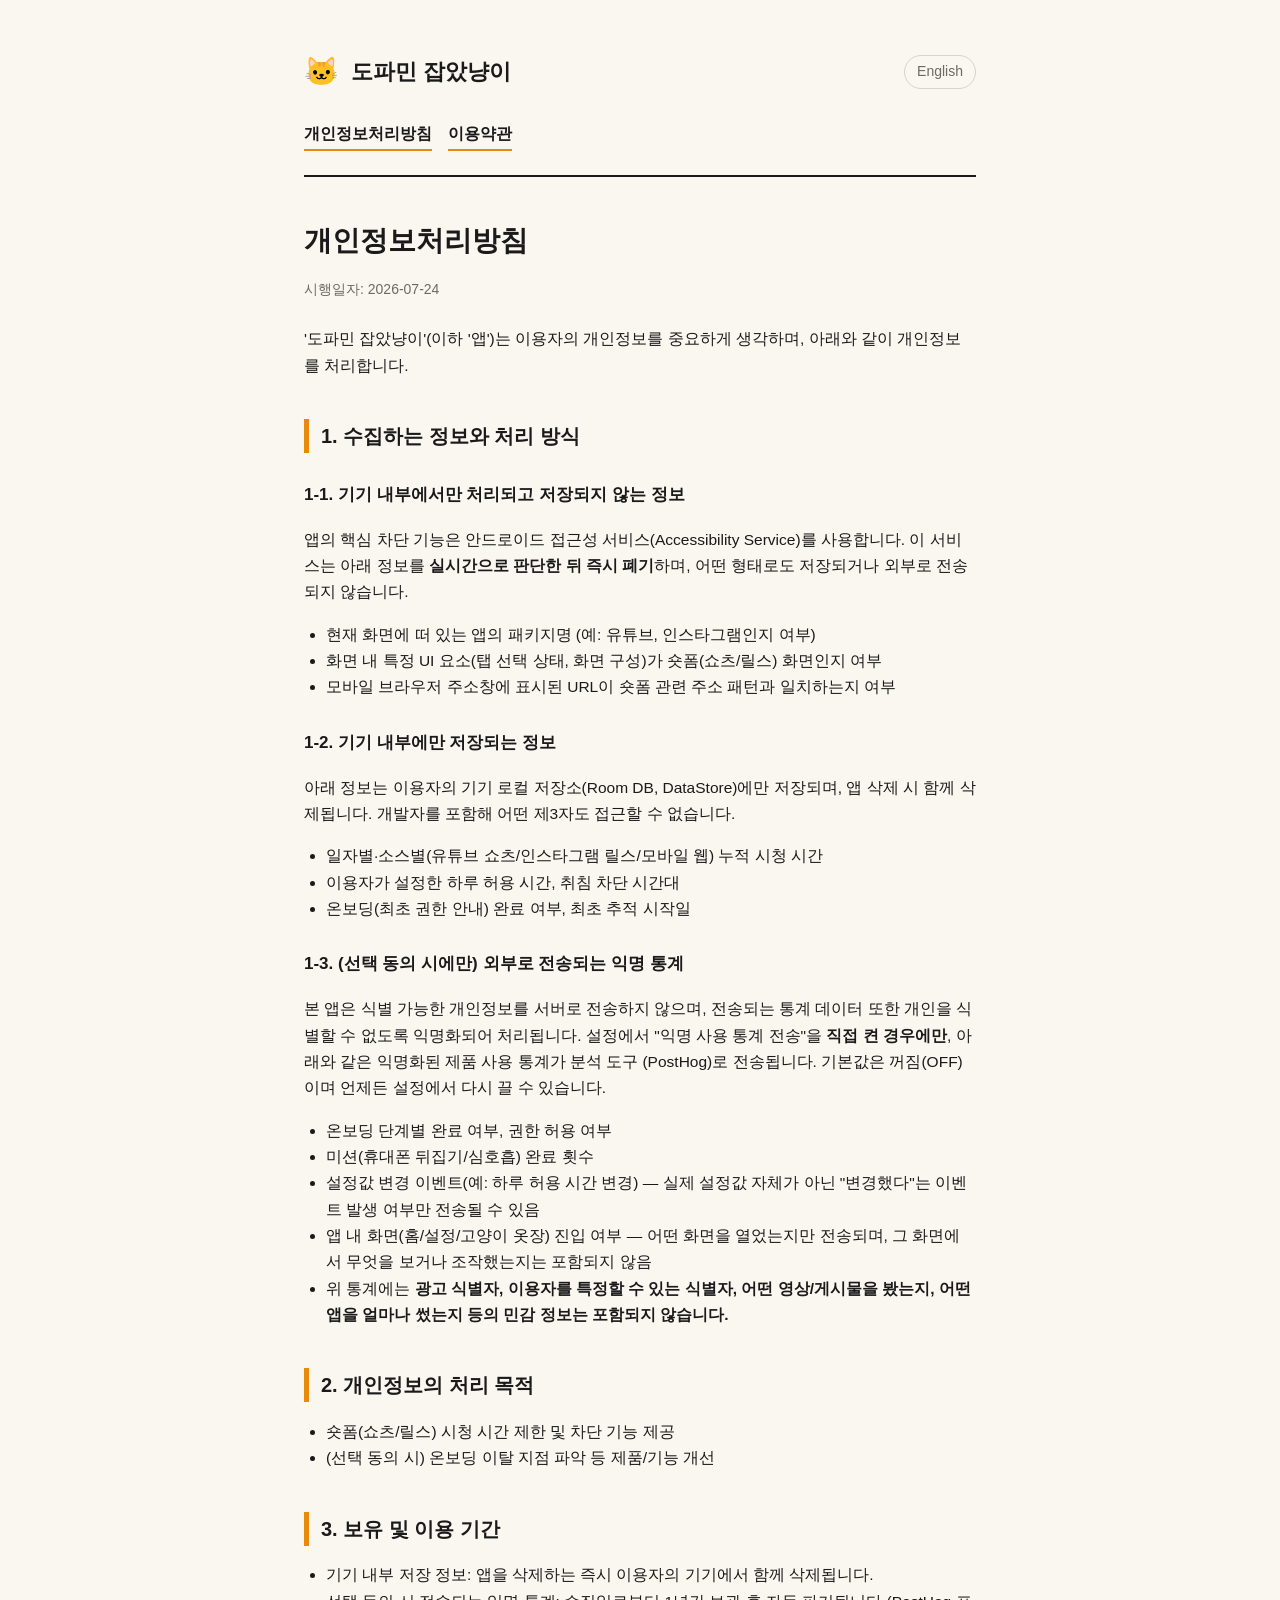
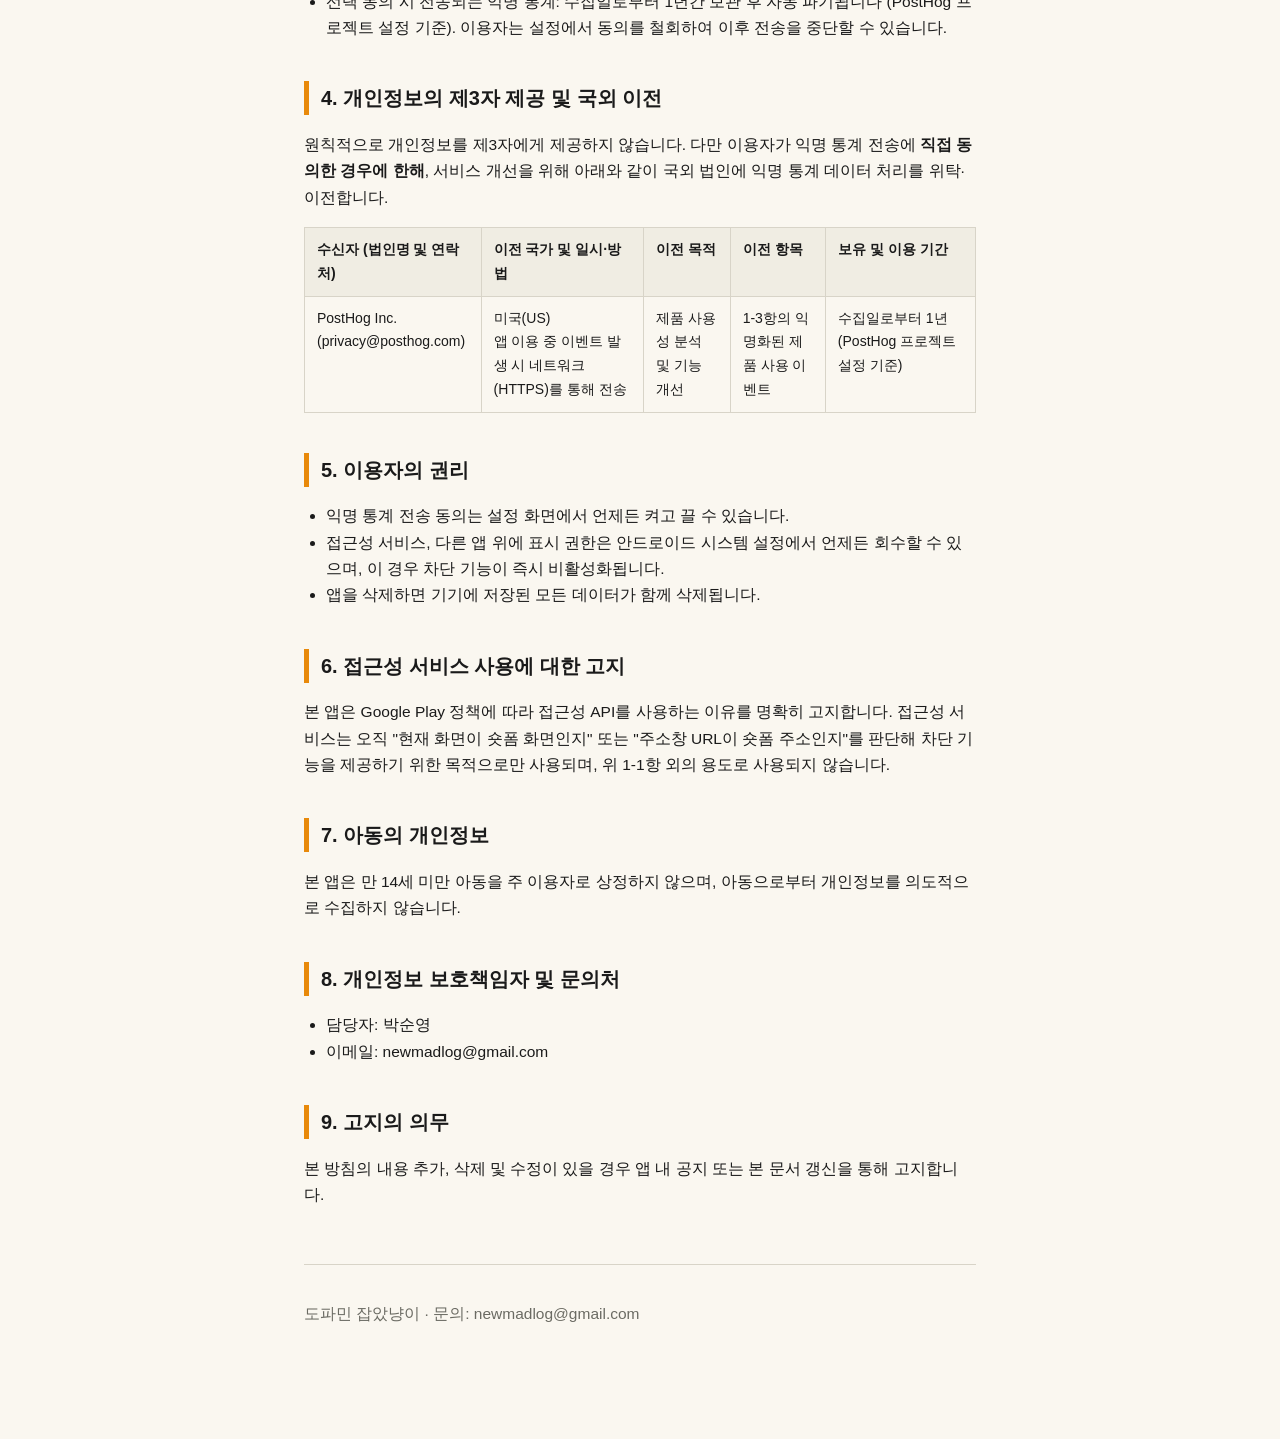
==== commit ef3b9a0b: "Add English privacy policy and terms; language switch on all pages privacy.en.html / terms.en.html m" ====
--- a/privacy.html
+++ b/privacy.html
@@ -11,6 +11,7 @@
   <header class="site-header">
     <span class="mark">🐱</span>
     <h1>도파민 잡았냥이</h1>
+    <a class="lang-switch" href="privacy.en.html" lang="en">English</a>
   </header>
   <nav class="doc-links">
     <a href="privacy.html">개인정보처리방침</a>
--- a/style.css
+++ b/style.css
@@ -39,6 +39,21 @@
 header.site-header h1 {
   font-size: 22px;
   margin: 0;
+}
+
+header.site-header .lang-switch {
+  margin-left: auto;
+  font-size: 14px;
+  color: var(--ink-gray);
+  text-decoration: none;
+  border: 1px solid var(--ink-faint);
+  border-radius: 999px;
+  padding: 4px 12px;
+}
+
+header.site-header .lang-switch:hover {
+  color: var(--ink);
+  border-color: var(--amber);
 }
 
 nav.doc-links {
